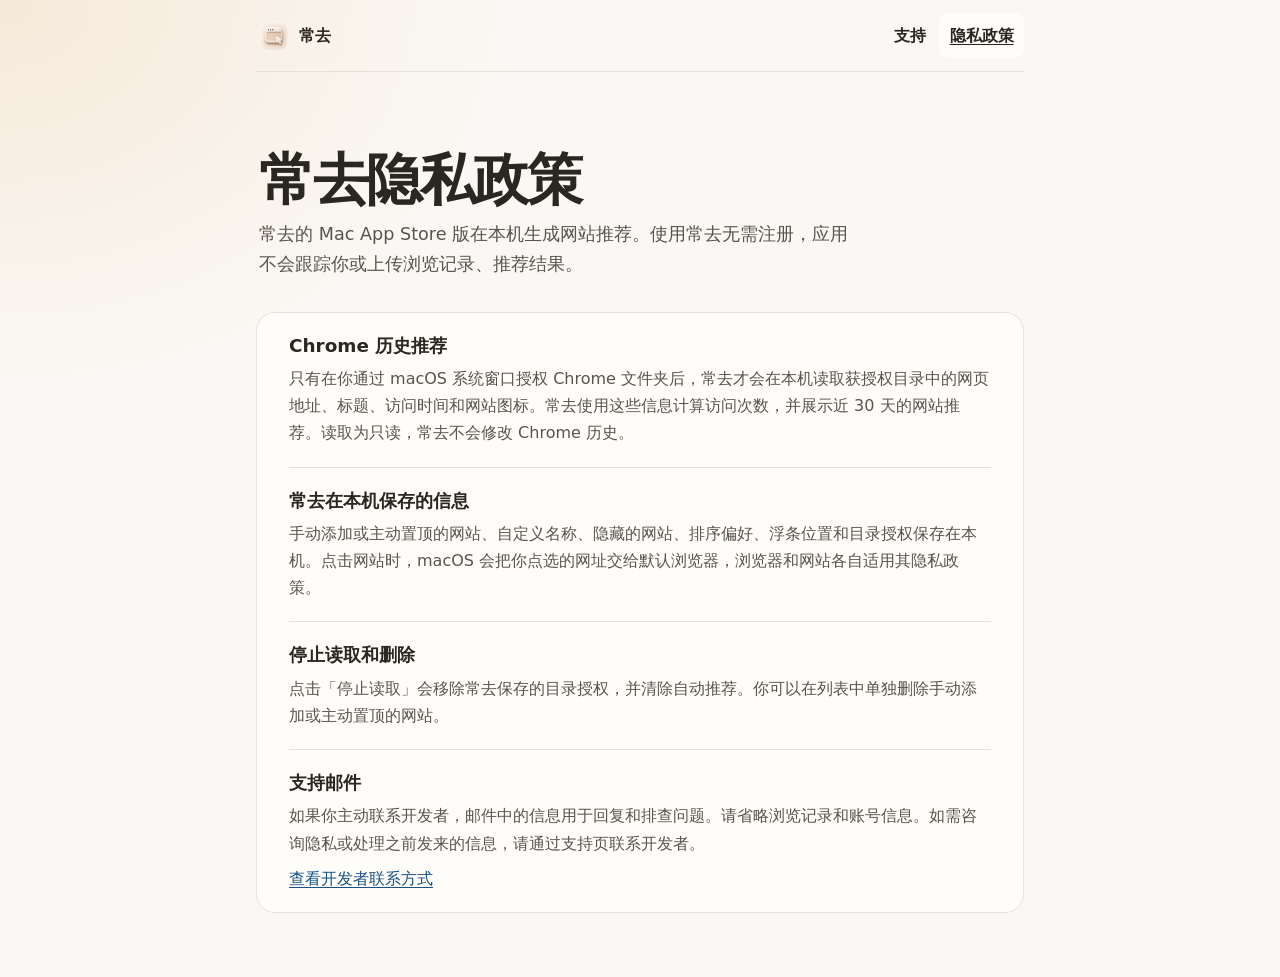
==== privacy/index.html @ 3b31dcae "Publish Changqu support and privacy pages" ====
<!doctype html>
<html lang="zh-CN">
<head>
  <meta charset="utf-8">
  <meta name="viewport" content="width=device-width, initial-scale=1">
  <meta name="description" content="了解常去如何在 Mac 本机处理 Chrome 历史记录和常用网站，以及如何停止读取。">
  <title>常去隐私政策</title>
  <link rel="icon" href="../icon.png" type="image/png">
  <link rel="stylesheet" href="../style.css">
</head>
<body>
  <header class="site-header">
    <a class="brand" href="../"><img src="../icon.png" width="36" height="36" alt="">常去</a>
    <nav aria-label="页面导航"><a href="../">支持</a><a href="./" aria-current="page">隐私政策</a></nav>
  </header>
  <main>
    <div class="intro">
      <h1>常去隐私政策</h1>
      <p class="lead">常去的 Mac App Store 版在本机生成网站推荐。使用常去无需注册，应用不会跟踪你或上传浏览记录、推荐结果。</p>
    </div>
    <article class="content" aria-label="隐私政策条款">
      <section>
        <h2>Chrome 历史推荐</h2>
        <p>只有在你通过 macOS 系统窗口授权 Chrome 文件夹后，常去才会在本机读取获授权目录中的网页地址、标题、访问时间和网站图标。常去使用这些信息计算访问次数，并展示近 30 天的网站推荐。读取为只读，常去不会修改 Chrome 历史。</p>
      </section>
      <section>
        <h2>常去在本机保存的信息</h2>
        <p>手动添加或主动置顶的网站、自定义名称、隐藏的网站、排序偏好、浮条位置和目录授权保存在本机。点击网站时，macOS 会把你点选的网址交给默认浏览器，浏览器和网站各自适用其隐私政策。</p>
      </section>
      <section>
        <h2>停止读取和删除</h2>
        <p>点击「停止读取」会移除常去保存的目录授权，并清除自动推荐。你可以在列表中单独删除手动添加或主动置顶的网站。</p>
      </section>
      <section>
        <h2>支持邮件</h2>
        <p>如果你主动联系开发者，邮件中的信息用于回复和排查问题。请省略浏览记录和账号信息。如需咨询隐私或处理之前发来的信息，请通过支持页联系开发者。</p>
        <a href="../#contact">查看开发者联系方式</a>
      </section>
    </article>
  </main>
</body>
</html>
---- style.css ----
:root {
  color-scheme: light dark;
  --bg: #faf8f4;
  --glow: #f6e9d9;
  --surface: #fffdfa;
  --text: #292720;
  --muted: #57544b;
  --line: #e8e1d7;
  --link: #175284;
  --soft: #eff5fb;
  font: 16px/1.7 "Atkinson Hyperlegible Next", system-ui, sans-serif;
}

@media (prefers-color-scheme: dark) {
  :root {
    --bg: #1d1b19;
    --glow: #312820;
    --surface: #24211e;
    --text: #f4f0e8;
    --muted: #c6beb3;
    --line: #443d35;
    --link: #a8d3fc;
    --soft: #27384a;
  }
}

* { box-sizing: border-box; }
body {
  margin: 0;
  color: var(--text);
  background: radial-gradient(ellipse at top left, var(--glow), transparent 32rem), var(--bg);
}
a { color: var(--link); text-underline-offset: .18em; }
a:focus-visible { outline: 2px solid currentColor; outline-offset: 4px; }
.site-header, main { width: min(100% - 2rem, 48rem); margin-inline: auto; }
.site-header {
  display: flex;
  align-items: center;
  justify-content: space-between;
  gap: .5rem;
  flex-wrap: wrap;
  min-height: 4.5rem;
  border-bottom: 1px solid var(--line);
}
.brand, nav a { color: var(--text); font-weight: 650; text-decoration: none; }
.brand { display: inline-flex; align-items: center; gap: .45rem; }
nav { display: flex; gap: .15rem; }
nav a { padding: .55rem .65rem; border-radius: .6rem; }
nav a[aria-current="page"], nav a:hover { background: var(--surface); text-decoration: underline; }
main { padding: clamp(2rem, 6vw, 4.5rem) 0 4rem; }
.intro { margin: 0 .2rem 2rem; }
.intro img { display: block; margin-left: -.5rem; }
h1 { margin: .15rem 0 .4rem; font-size: clamp(2.25rem, 6vw, 3.5rem); letter-spacing: -.045em; line-height: 1.2; }
.lead { max-width: 37rem; margin: 0; color: var(--muted); font-size: 1.1rem; }
.content { background: var(--surface); border: 1px solid var(--line); border-radius: 1.2rem; padding: 0 clamp(1.1rem, 4vw, 2rem); }
section { padding: 1.25rem 0; }
section + section { border-top: 1px solid var(--line); }
h2 { margin: 0 0 .35rem; font-size: 1.15rem; line-height: 1.45; }
section p { margin: 0; color: var(--muted); overflow-wrap: anywhere; }
section p + a { display: inline-block; margin-top: .5rem; }
.contact-link { padding: .35rem .7rem; border-radius: .55rem; background: var(--soft); font-weight: 650; }
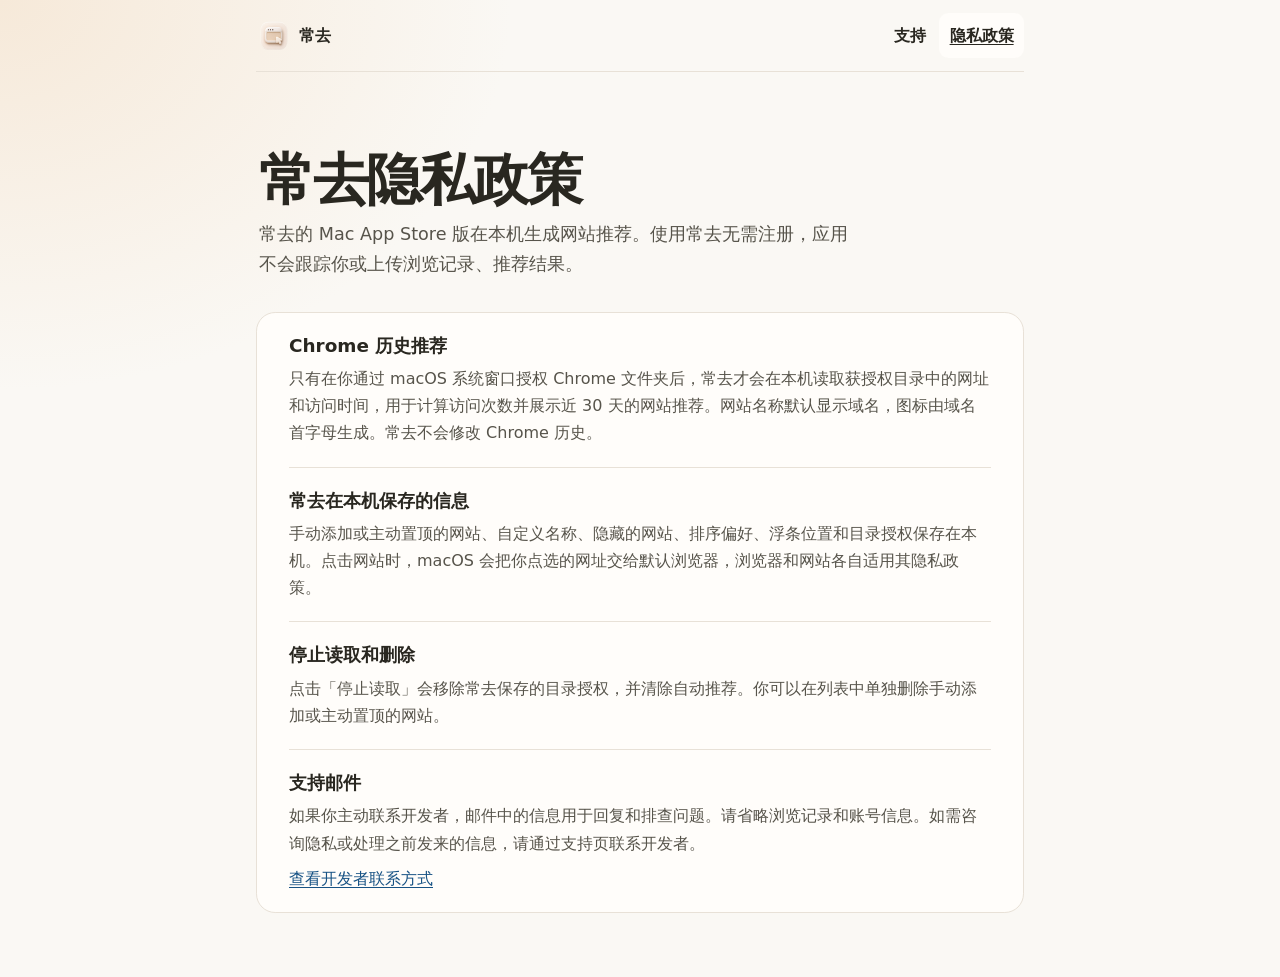
==== commit fae3bdcc: "Align privacy policy with Changqu 1.0 build 2" ====
--- a/privacy/index.html
+++ b/privacy/index.html
@@ -21,7 +21,7 @@
     <article class="content" aria-label="隐私政策条款">
       <section>
         <h2>Chrome 历史推荐</h2>
-        <p>只有在你通过 macOS 系统窗口授权 Chrome 文件夹后，常去才会在本机读取获授权目录中的网页地址、标题、访问时间和网站图标。常去使用这些信息计算访问次数，并展示近 30 天的网站推荐。读取为只读，常去不会修改 Chrome 历史。</p>
+        <p>只有在你通过 macOS 系统窗口授权 Chrome 文件夹后，常去才会在本机读取获授权目录中的网址和访问时间，用于计算访问次数并展示近 30 天的网站推荐。网站名称默认显示域名，图标由域名首字母生成。常去不会修改 Chrome 历史。</p>
       </section>
       <section>
         <h2>常去在本机保存的信息</h2>
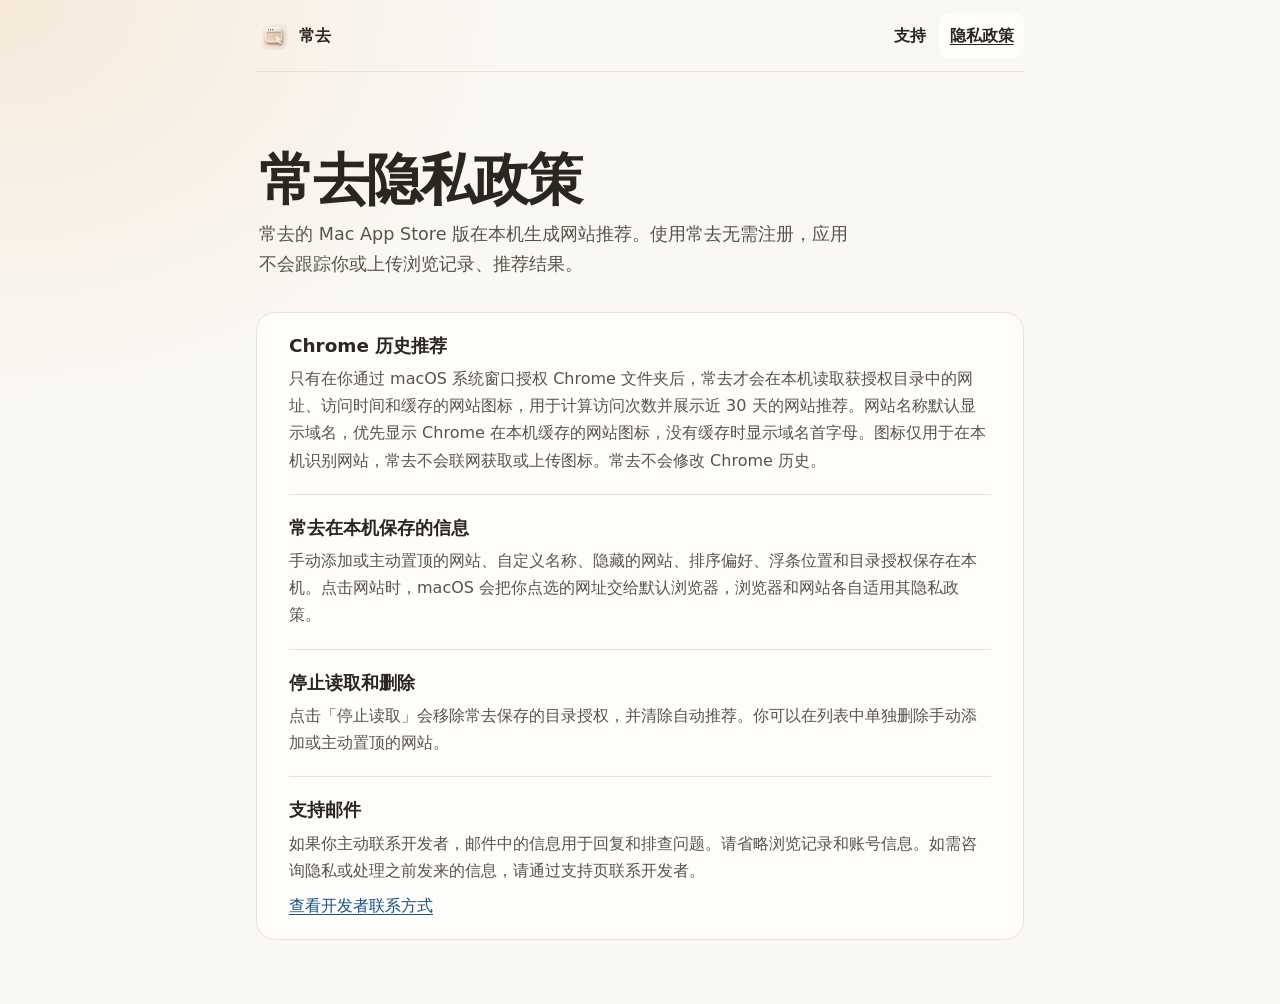
==== commit 69924154: "更新本地网站图标缓存说明" ====
--- a/privacy/index.html
+++ b/privacy/index.html
@@ -21,7 +21,7 @@
     <article class="content" aria-label="隐私政策条款">
       <section>
         <h2>Chrome 历史推荐</h2>
-        <p>只有在你通过 macOS 系统窗口授权 Chrome 文件夹后，常去才会在本机读取获授权目录中的网址和访问时间，用于计算访问次数并展示近 30 天的网站推荐。网站名称默认显示域名，图标由域名首字母生成。常去不会修改 Chrome 历史。</p>
+        <p>只有在你通过 macOS 系统窗口授权 Chrome 文件夹后，常去才会在本机读取获授权目录中的网址、访问时间和缓存的网站图标，用于计算访问次数并展示近 30 天的网站推荐。网站名称默认显示域名，优先显示 Chrome 在本机缓存的网站图标，没有缓存时显示域名首字母。图标仅用于在本机识别网站，常去不会联网获取或上传图标。常去不会修改 Chrome 历史。</p>
       </section>
       <section>
         <h2>常去在本机保存的信息</h2>
